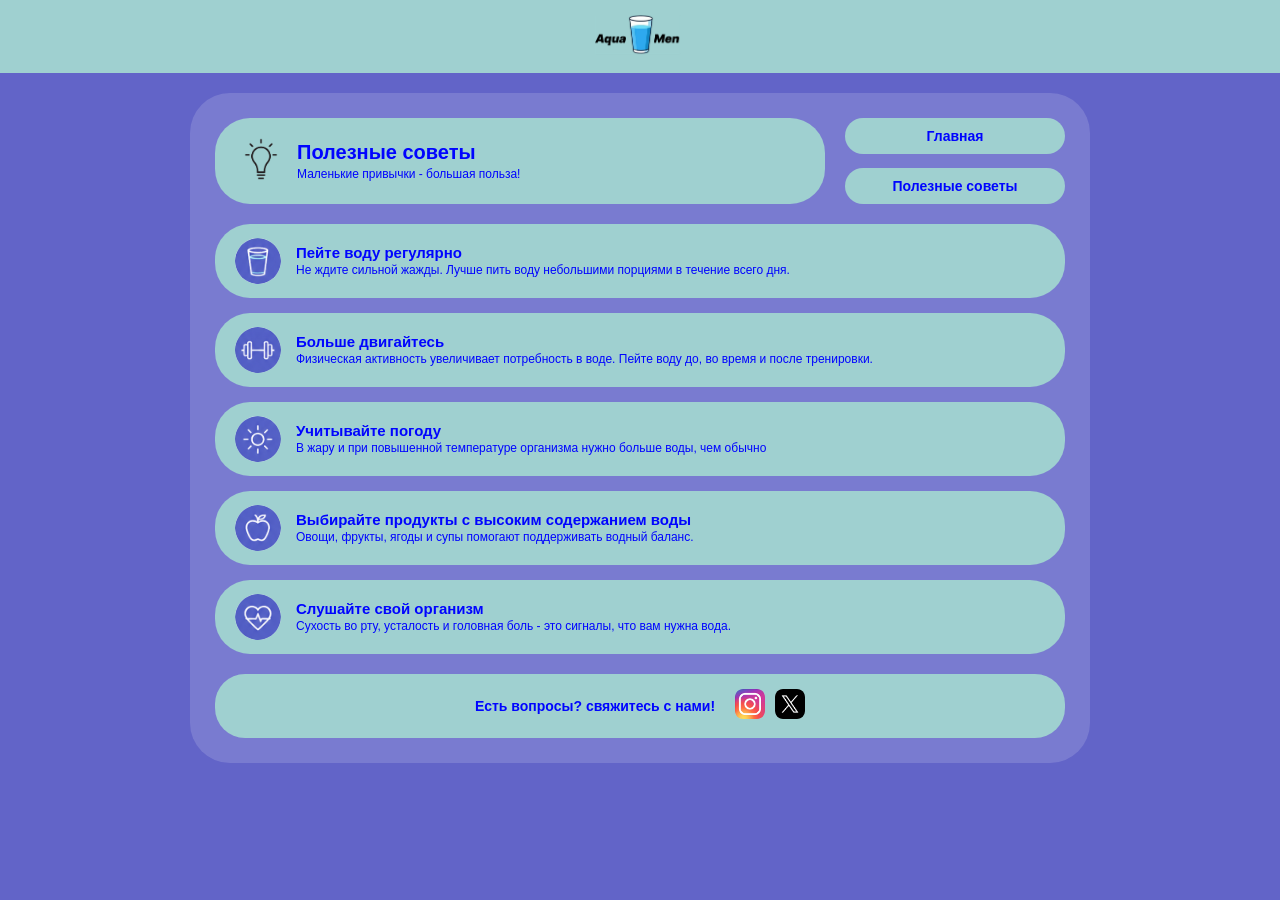
==== page2.html @ 28e8c102 "added pages" ====
<!DOCTYPE html>
<html lang="ru">
<head>
    <meta charset="UTF-8">
    <meta name="viewport" content="width=device-width, initial-scale=1.0">
    <title>Aqua Men — Полезные советы</title>
    <link rel="stylesheet" href="page2.css">
</head>
<body>

    <header class="header">
        <div class="logo-container">
            <img src="Group 1.png" alt="Aqua Men Logo" class="logo-img">
        </div>
    </header>

    <div class="island-container">

        <section class="top-section">
            <div class="panel hero-panel">
                <div class="icon-wrap">
                    <img src="image 14.jpg" alt="Лампочка">
                </div>
                <div class="hero-text">
                    <h1>Полезные советы</h1>
                    <p>Маленькие привычки - большая польза!</p>
                </div>
            </div>

            <div class="nav-buttons">
                <a href="#" class="panel nav-btn">Главная</a>
                <a href="#" class="panel nav-btn">Полезные советы</a>
            </div>
        </section>

        <section class="cards-list">
            
            <article class="panel card">
                <div class="card-icon">
                    <img src="image 21.jpg" alt="Стакан воды">
                </div>
                <div class="card-text">
                    <h2>Пейте воду регулярно</h2>
                    <p>Не ждите сильной жажды. Лучше пить воду небольшими порциями в течение всего дня.</p>
                </div>
            </article>

            <article class="panel card">
                <div class="card-icon">
                    <img src="image 20.jpg" alt="Гантель">
                </div>
                <div class="card-text">
                    <h2>Больше двигайтесь</h2>
                    <p>Физическая активность увеличивает потребность в воде. Пейте воду до, во время и после тренировки.</p>
                </div>
            </article>

            <article class="panel card">
                <div class="card-icon">
                    <img src="image 22.jpg" alt="Солнце">
                </div>
                <div class="card-text">
                    <h2>Учитывайте погоду</h2>
                    <p>В жару и при повышенной температуре организма нужно больше воды, чем обычно</p>
                </div>
            </article>

            <article class="panel card">
                <div class="card-icon">
                    <img src="image 23.jpg" alt="Яблоко">
                </div>
                <div class="card-text">
                    <h2>Выбирайте продукты с высоким содержанием воды</h2>
                    <p>Овощи, фрукты, ягоды и супы помогают поддерживать водный баланс.</p>
                </div>
            </article>

            <article class="panel card">
                <div class="card-icon">
                    <img src="image 19.jpg" alt="Сердце">
                </div>
                <div class="card-text">
                    <h2>Слушайте свой организм</h2>
                    <p>Сухость во рту, усталость и головная боль - это сигналы, что вам нужна вода.</p>
                </div>
            </article>

        </section>

        <footer class="panel footer">
            <p class="footer-text">Есть вопросы? свяжитесь с нами!</p>
            <div class="social-icons">
                <a href="#"><img src="image 1 (2).jpg" alt="Instagram"></a>
                <a href="#"><img src="image 2 (2).jpg" alt="X (Twitter)"></a>
            </div>
        </footer>

    </div>

</body>
</html>
---- page2.css ----
* {
    box-sizing: border-box;
    margin: 0;
    padding: 0;
    font-family: Arial, sans-serif;
}

body {
    background-color: rgba(98, 100, 200, 1);
    color: rgba(0, 4, 255, 1);
    display: flex;
    flex-direction: column;
    min-height: 100vh;
    padding-bottom: 20px;
}

.panel {
    background-color: rgba(159, 208, 208, 1);
    color: rgba(0, 4, 255, 1);
}

.header {
    background-color: rgba(159, 208, 208, 1);
    padding: 12px 0;
    display: flex;
    justify-content: center;
    align-items: center;
    margin-bottom: 20px;
}

.logo-img {
    height: 45px;
    object-fit: contain;
}

.island-container {
    background-color: rgba(255, 255, 255, 0.15); 
    max-width: 900px;
    width: 95%;
    margin: 0 auto;
    padding: 25px;
    border-radius: 40px;
    display: flex;
    flex-direction: column;
    gap: 20px;
}

.top-section {
    display: flex;
    gap: 20px;
}

.hero-panel {
    flex: 1;
    border-radius: 35px;
    padding: 20px 25px;
    display: flex;
    align-items: center;
    gap: 15px;
}

.icon-wrap img {
    width: 42px;
    height: 42px;
    object-fit: contain;
}

.hero-text h1 {
    font-size: 20px;
    font-weight: bold;
    margin-bottom: 3px;
}

.hero-text p {
    font-size: 12px;
}

.nav-buttons {
    display: flex;
    flex-direction: column;
    justify-content: space-between;
    width: 220px;
}

.nav-btn {
    text-decoration: none;
    font-size: 14px;
    font-weight: bold;
    padding: 10px 15px;
    border-radius: 25px;
    text-align: center;
    display: flex;
    align-items: center;
    justify-content: center;
    transition: opacity 0.2s ease;
}

.nav-btn:hover {
    opacity: 0.85;
}

/* Список карточек */
.cards-list {
    display: flex;
    flex-direction: column;
    gap: 15px;
}

.card {
    border-radius: 35px;
    padding: 14px 20px;
    display: flex;
    align-items: center;
    gap: 15px;
}

.card-icon {
    width: 46px;
    height: 46px;
    flex-shrink: 0;
    display: flex;
    align-items: center;
    justify-content: center;
}

.card-icon img {
    width: 100%;
    height: 100%;
    object-fit: contain;
    border-radius: 50%;
}

.card-text h2 {
    font-size: 15px;
    font-weight: bold;
    margin-bottom: 2px;
}

.card-text p {
    font-size: 12px;
    line-height: 1.3;
}

.footer {
    border-radius: 30px;
    padding: 15px 20px;
    display: flex;
    justify-content: center;
    align-items: center;
    gap: 20px;
}

.footer-text {
    font-size: 14px;
    font-weight: bold;
}

.social-icons {
    display: flex;
    gap: 10px;
}

.social-icons img {
    width: 30px;
    height: 30px;
    border-radius: 8px;
    object-fit: cover;
}
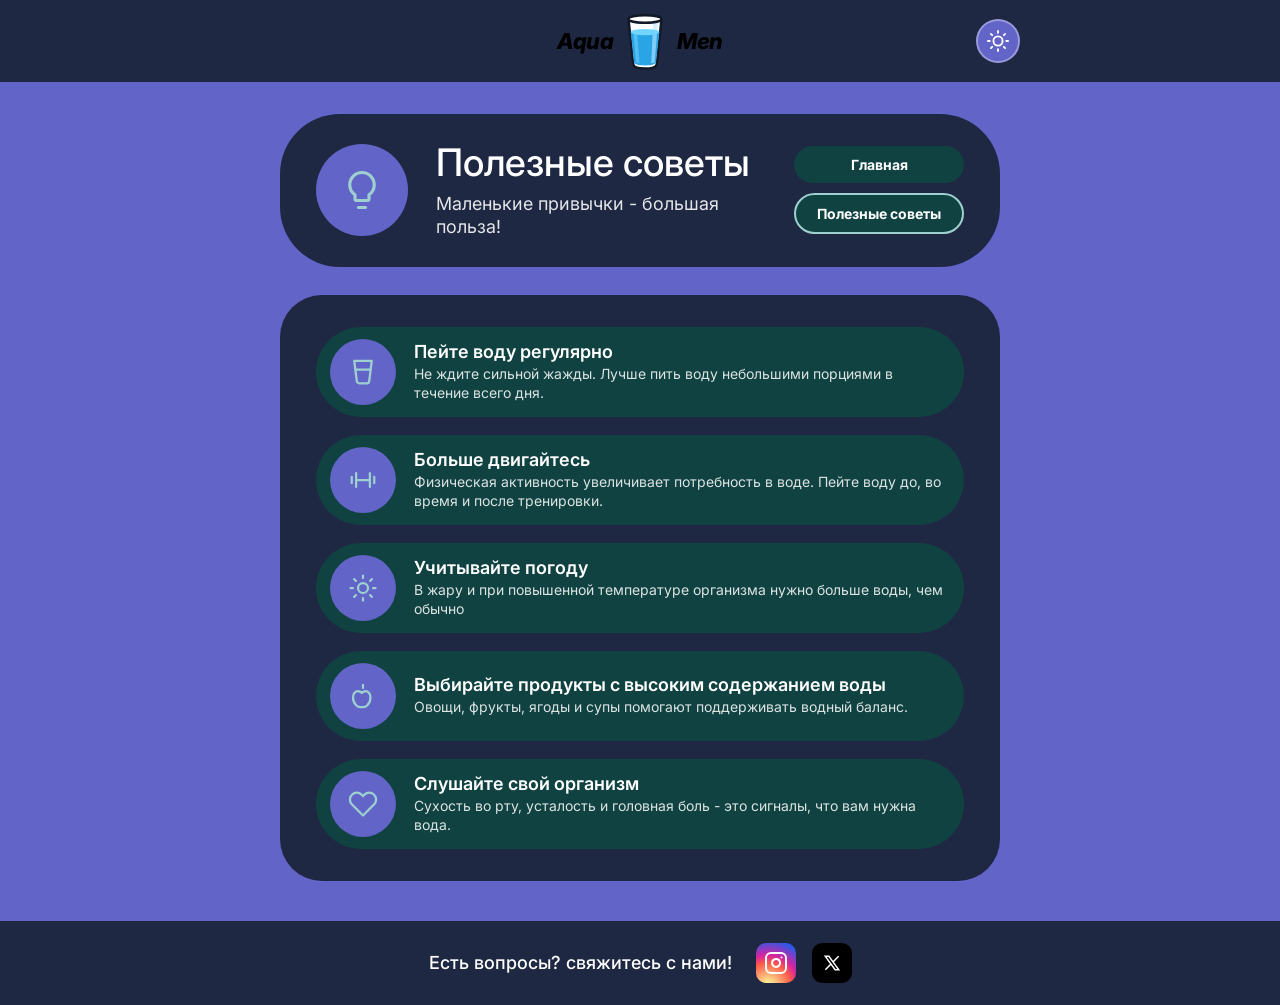
==== commit 1ceac3db: "finich project" ====
--- a/page2.html
+++ b/page2.html
@@ -1,101 +1,175 @@
 <!DOCTYPE html>
 <html lang="ru">
 <head>
-    <meta charset="UTF-8">
-    <meta name="viewport" content="width=device-width, initial-scale=1.0">
-    <title>Aqua Men — Полезные советы</title>
-    <link rel="stylesheet" href="page2.css">
+  <meta charset="UTF-8">
+  <meta name="viewport" content="width=device-width, initial-scale=1.0">
+  <title>Aqua Men — Полезные советы</title>
+  <link rel="preconnect" href="https://fonts.googleapis.com">
+  <link rel="preconnect" href="https://fonts.gstatic.com" crossorigin>
+  <link href="https://fonts.googleapis.com/css2?family=Inter:wght@400;500;600;700;800&display=swap" rel="stylesheet">
+  <link rel="stylesheet" href="page2.css">
 </head>
 <body>
 
-    <header class="header">
-        <div class="logo-container">
-            <img src="Group 1.png" alt="Aqua Men Logo" class="logo-img">
+
+  <header class="header">
+    <div class="header__container">
+      <div class="header__spacer"></div>
+
+
+      <a href="index.html" class="logo" aria-label="Aqua Men">
+        <span class="logo__text">Aqua</span>
+        <svg class="logo__glass" width="44" height="58" viewBox="0 0 64 84" fill="none" xmlns="http://www.w3.org/2000/svg">
+          <path d="M8 10L15 76C15.5 80 22 82 32 82C42 82 48.5 80 49 76L56 10" fill="#FFFFFF" stroke="#111927" stroke-width="3.5" stroke-linejoin="round"/>
+          <path d="M11.2 29L16 73C16.5 76 22.5 77.5 32 77.5C41.5 77.5 47.5 76 48 73L52.8 29H11.2Z" fill="#29A5E6"/>
+          <path d="M15 29L19 73.5L24 74.5L20.5 29H15Z" fill="#63C8F7" fill-opacity="0.7"/>
+          <path d="M44 13L41 74.5L46 73.5L51 12L44 13Z" fill="#BAE6FD" fill-opacity="0.6"/>
+          <ellipse cx="32" cy="29" rx="20.8" ry="4.5" fill="#70D6FF"/>
+          <ellipse cx="32" cy="10" rx="24" ry="5.5" fill="#FFFFFF" stroke="#111927" stroke-width="3.5"/>
+        </svg>
+        <span class="logo__text">Men</span>
+      </a>
+
+      <button id="theme-toggle" class="theme-btn" type="button" aria-label="Переключить тему" title="Сменить тему">
+
+        <svg class="icon-sun" width="22" height="22" viewBox="0 0 24 24" fill="none" stroke="currentColor" stroke-width="2" stroke-linecap="round" stroke-linejoin="round">
+          <circle cx="12" cy="12" r="5"></circle>
+          <line x1="12" y1="1" x2="12" y2="3"></line>
+          <line x1="12" y1="21" x2="12" y2="23"></line>
+          <line x1="4.22" y1="4.22" x2="5.64" y2="5.64"></line>
+          <line x1="18.36" y1="18.36" x2="19.78" y2="19.78"></line>
+          <line x1="1" y1="12" x2="3" y2="12"></line>
+          <line x1="21" y1="12" x2="23" y2="12"></line>
+          <line x1="4.22" y1="19.78" x2="5.64" y2="18.36"></line>
+          <line x1="18.36" y1="5.64" x2="19.78" y2="4.22"></line>
+        </svg>
+
+        <svg class="icon-moon" width="22" height="22" viewBox="0 0 24 24" fill="none" stroke="currentColor" stroke-width="2" stroke-linecap="round" stroke-linejoin="round">
+          <path d="M21 12.79A9 9 0 1 1 11.21 3 7 7 0 0 0 21 12.79z"></path>
+        </svg>
+      </button>
+    </div>
+  </header>
+
+
+  <main class="main">
+    <div class="container">
+
+
+      <section class="card hero-card">
+        <div class="icon-circle icon-circle--lg">
+
+          <svg width="42" height="42" viewBox="0 0 24 24" fill="none" stroke="currentColor" stroke-width="1.8" stroke-linecap="round" stroke-linejoin="round">
+            <path d="M9 18h6"/>
+            <path d="M10 22h4"/>
+            <path d="M12 2a7 7 0 0 0-7 7c0 2.38 1.19 4.47 3 5.74V17a1 1 0 0 0 1 1h6a1 1 0 0 0 1-1v-2.26c1.81-1.27 3-3.36 3-5.74a7 7 0 0 0-7-7z"/>
+          </svg>
         </div>
-    </header>
 
-    <div class="island-container">
+        <div class="hero-card__content">
+          <h1 class="hero-card__title">Полезные советы</h1>
+          <p class="hero-card__subtitle">Маленькие привычки - большая польза!</p>
+        </div>
 
-        <section class="top-section">
-            <div class="panel hero-panel">
-                <div class="icon-wrap">
-                    <img src="image 14.jpg" alt="Лампочка">
-                </div>
-                <div class="hero-text">
-                    <h1>Полезные советы</h1>
-                    <p>Маленькие привычки - большая польза!</p>
-                </div>
+
+        <div class="hero-nav-buttons">
+          <a href="index.html" class="pill-btn nav-btn">Главная</a>
+          <a href="tips.html" class="pill-btn nav-btn nav-btn--active">Полезные советы</a>
+        </div>
+      </section>
+      <section class="card plans-card">
+        <div class="plans-list">
+
+          <div class="plan-item">
+            <div class="icon-circle">
+              <svg width="30" height="30" viewBox="0 0 24 24" fill="none" stroke="currentColor" stroke-width="1.8" stroke-linecap="round" stroke-linejoin="round">
+                <path d="M5 3h14l-2 16a2 2 0 0 1-2 2H9a2 2 0 0 1-2-2L5 3z"/>
+                <path d="M6 10h12"/>
+              </svg>
             </div>
+            <div class="plan-item__info">
+              <h3 class="plan-item__name">Пейте воду регулярно</h3>
+              <p class="plan-item__desc">Не ждите сильной жажды. Лучше пить воду небольшими порциями в течение всего дня.</p>
+            </div>
+          </div>
 
-            <div class="nav-buttons">
-                <a href="#" class="panel nav-btn">Главная</a>
-                <a href="#" class="panel nav-btn">Полезные советы</a>
+          <div class="plan-item">
+            <div class="icon-circle">
+              <svg width="30" height="30" viewBox="0 0 24 24" fill="none" stroke="currentColor" stroke-width="1.8" stroke-linecap="round" stroke-linejoin="round">
+                <path d="M6.5 6.5v11M3 9.5v5M17.5 6.5v11M21 9.5v5M6.5 12h11"/>
+              </svg>
             </div>
-        </section>
+            <div class="plan-item__info">
+              <h3 class="plan-item__name">Больше двигайтесь</h3>
+              <p class="plan-item__desc">Физическая активность увеличивает потребность в воде. Пейте воду до, во время и после тренировки.</p>
+            </div>
+          </div>
 
-        <section class="cards-list">
-            
-            <article class="panel card">
-                <div class="card-icon">
-                    <img src="image 21.jpg" alt="Стакан воды">
-                </div>
-                <div class="card-text">
-                    <h2>Пейте воду регулярно</h2>
-                    <p>Не ждите сильной жажды. Лучше пить воду небольшими порциями в течение всего дня.</p>
-                </div>
-            </article>
+          <div class="plan-item">
+            <div class="icon-circle">
+              <svg width="30" height="30" viewBox="0 0 24 24" fill="none" stroke="currentColor" stroke-width="1.8" stroke-linecap="round" stroke-linejoin="round">
+                <circle cx="12" cy="12" r="4"/>
+                <path d="M12 2v2M12 20v2M4.93 4.93l1.41 1.41M17.66 17.66l1.41 1.41M2 12h2M20 12h2M4.93 19.07l1.41-1.41M17.66 6.34l1.41-1.41"/>
+              </svg>
+            </div>
+            <div class="plan-item__info">
+              <h3 class="plan-item__name">Учитывайте погоду</h3>
+              <p class="plan-item__desc">В жару и при повышенной температуре организма нужно больше воды, чем обычно</p>
+            </div>
+          </div>
 
-            <article class="panel card">
-                <div class="card-icon">
-                    <img src="image 20.jpg" alt="Гантель">
-                </div>
-                <div class="card-text">
-                    <h2>Больше двигайтесь</h2>
-                    <p>Физическая активность увеличивает потребность в воде. Пейте воду до, во время и после тренировки.</p>
-                </div>
-            </article>
+          <div class="plan-item">
+            <div class="icon-circle">
+              <svg width="30" height="30" viewBox="0 0 24 24" fill="none" stroke="currentColor" stroke-width="1.8" stroke-linecap="round" stroke-linejoin="round">
+                <path d="M12 20.94c1.5 0 2.75-.75 3.5-1.5 1.25-1.25 2.5-3.75 2.5-6.44 0-3-2-5-4-5-1.25 0-2.25.75-3 1.5-.75-.75-1.75-1.5-3-1.5-2 0-4 2-4 5 0 2.69 1.25 5.19 2.5 6.44.75.75 2 1.5 3.5 1.5z"/>
+                <path d="M12 5.5V3"/>
+              </svg>
+            </div>
+            <div class="plan-item__info">
+              <h3 class="plan-item__name">Выбирайте продукты с высоким содержанием воды</h3>
+              <p class="plan-item__desc">Овощи, фрукты, ягоды и супы помогают поддерживать водный баланс.</p>
+            </div>
+          </div>
 
-            <article class="panel card">
-                <div class="card-icon">
-                    <img src="image 22.jpg" alt="Солнце">
-                </div>
-                <div class="card-text">
-                    <h2>Учитывайте погоду</h2>
-                    <p>В жару и при повышенной температуре организма нужно больше воды, чем обычно</p>
-                </div>
-            </article>
+          <div class="plan-item">
+            <div class="icon-circle">
+              <svg width="30" height="30" viewBox="0 0 24 24" fill="none" stroke="currentColor" stroke-width="1.8" stroke-linecap="round" stroke-linejoin="round">
+                <path d="M20.84 4.61a5.5 5.5 0 0 0-7.78 0L12 5.67l-1.06-1.06a5.5 5.5 0 0 0-7.78 7.78l1.06 1.06L12 21.23l7.78-7.78 1.06-1.06a5.5 5.5 0 0 0 0-7.78z"/>
+              </svg>
+            </div>
+            <div class="plan-item__info">
+              <h3 class="plan-item__name">Слушайте свой организм</h3>
+              <p class="plan-item__desc">Сухость во рту, усталость и головная боль - это сигналы, что вам нужна вода.</p>
+            </div>
+          </div>
 
-            <article class="panel card">
-                <div class="card-icon">
-                    <img src="image 23.jpg" alt="Яблоко">
-                </div>
-                <div class="card-text">
-                    <h2>Выбирайте продукты с высоким содержанием воды</h2>
-                    <p>Овощи, фрукты, ягоды и супы помогают поддерживать водный баланс.</p>
-                </div>
-            </article>
-
-            <article class="panel card">
-                <div class="card-icon">
-                    <img src="image 19.jpg" alt="Сердце">
-                </div>
-                <div class="card-text">
-                    <h2>Слушайте свой организм</h2>
-                    <p>Сухость во рту, усталость и головная боль - это сигналы, что вам нужна вода.</p>
-                </div>
-            </article>
-
-        </section>
-
-        <footer class="panel footer">
-            <p class="footer-text">Есть вопросы? свяжитесь с нами!</p>
-            <div class="social-icons">
-                <a href="#"><img src="image 1 (2).jpg" alt="Instagram"></a>
-                <a href="#"><img src="image 2 (2).jpg" alt="X (Twitter)"></a>
-            </div>
-        </footer>
+        </div>
+      </section>
 
     </div>
+  </main>
 
+  <footer class="footer">
+    <div class="footer__container">
+      <p class="footer__text">Есть вопросы? свяжитесь с нами!</p>
+      <div class="footer__socials">
+        <a href="#" class="social-link social-link--ig" aria-label="Instagram">
+          <svg width="24" height="24" viewBox="0 0 24 24" fill="none" stroke="#FFFFFF" stroke-width="2" stroke-linecap="round" stroke-linejoin="round">
+            <rect x="2" y="2" width="20" height="20" rx="5" ry="5"></rect>
+            <path d="M16 11.37A4 4 0 1 1 12.63 8 4 4 0 0 1 16 11.37z"></path>
+            <line x1="17.5" y1="6.5" x2="17.51" y2="6.5"></line>
+          </svg>
+        </a>
+        <a href="#" class="social-link social-link--x" aria-label="X">
+          <svg width="20" height="20" viewBox="0 0 24 24" fill="none" stroke="#FFFFFF" stroke-width="1.8">
+            <path d="M4 4l11.733 16h4.267l-11.733 -16z" />
+            <path d="M4 20l6.768 -6.768m2.46 -2.46l6.772 -6.772" />
+          </svg>
+        </a>
+      </div>
+    </div>
+  </footer>
+
+  <script src="page2.js"></script>
 </body>
 </html>
--- a/page2.css
+++ b/page2.css
@@ -1,169 +1,344 @@
-
-* {
-    box-sizing: border-box;
-    margin: 0;
-    padding: 0;
-    font-family: Arial, sans-serif;
+/* =========================================
+   Базовая палитра (Темная тема по умолчанию)
+   ========================================= */
+:root {
+  --clr-mint: rgba(159, 208, 208, 1);
+  --clr-indigo: rgba(98, 100, 200, 1);
+  --clr-navy: rgba(30, 40, 66, 1);
+  --clr-teal: rgba(17, 66, 66, 1);
+  --clr-white: #ffffff;
+  --clr-black: #000000;
+  --clr-blue-text: #0d32c5;
+
+  /* Значения по умолчанию — ТЕМНАЯ ТЕМА */
+  --bg-page: var(--clr-indigo);
+  --bg-chrome: var(--clr-navy);
+  --bg-card: var(--clr-navy);
+  --bg-plan-row: var(--clr-teal);
+  --bg-icon-circle: var(--clr-indigo);
+  --bg-pill: var(--clr-mint);
+
+  --text-main: var(--clr-white);
+  --text-secondary: rgba(255, 255, 255, 0.88);
+  --text-pill: var(--clr-indigo);
+  --text-footer: var(--clr-white);
+  --icon-stroke: var(--clr-mint);
+}
+
+/* =========================================
+   СВЕТЛАЯ ТЕМА
+   ========================================= */
+body.light-theme {
+  --bg-page: var(--clr-indigo);
+  --bg-chrome: var(--clr-mint);
+  --bg-card: var(--clr-mint);
+  --bg-plan-row: var(--clr-indigo);
+  --bg-icon-circle: var(--clr-indigo);
+  --bg-pill: var(--clr-mint);
+
+  --text-main: var(--clr-blue-text);
+  --text-secondary: var(--clr-blue-text);
+  --text-pill: var(--clr-indigo);
+  --text-footer: var(--clr-blue-text);
+  --icon-stroke: var(--clr-white);
+}
+
+
+*,
+*::before,
+*::after {
+  box-sizing: border-box;
+  margin: 0;
+  padding: 0;
 }
 
 body {
-    background-color: rgba(98, 100, 200, 1);
-    color: rgba(0, 4, 255, 1);
-    display: flex;
+  font-family: 'Inter', -apple-system, BlinkMacSystemFont, sans-serif;
+  background-color: var(--bg-page);
+  color: var(--text-main);
+  min-height: 100vh;
+  display: flex;
+  flex-direction: column;
+  transition: background-color 0.35s ease, color 0.35s ease;
+}
+
+
+.header {
+  background-color: var(--bg-chrome);
+  padding: 12px 20px;
+  position: relative;
+  z-index: 10;
+  transition: background-color 0.35s ease;
+}
+
+.header__container {
+  max-width: 760px;
+  margin: 0 auto;
+  display: flex;
+  align-items: center;
+  justify-content: space-between;
+}
+
+.header__spacer {
+  width: 44px;
+}
+
+.logo {
+  display: inline-flex;
+  align-items: center;
+  gap: 10px;
+  text-decoration: none;
+}
+
+.logo__text {
+  font-size: 22px;
+  font-weight: 800;
+  font-style: italic;
+  letter-spacing: -0.02em;
+  color: var(--clr-black);
+}
+
+.logo__glass {
+  display: block;
+  flex-shrink: 0;
+}
+
+.theme-btn {
+  width: 44px;
+  height: 44px;
+  border-radius: 50%;
+  border: 2px solid rgba(255, 255, 255, 0.35);
+  background-color: var(--clr-indigo);
+  color: var(--clr-white);
+  display: flex;
+  align-items: center;
+  justify-content: center;
+  cursor: pointer;
+  transition: transform 0.2s ease, background-color 0.3s ease, box-shadow 0.2s ease;
+}
+
+.theme-btn:hover {
+  transform: scale(1.08);
+  box-shadow: 0 4px 12px rgba(0, 0, 0, 0.25);
+}
+
+.icon-sun { display: block; }
+.icon-moon { display: none; }
+body.light-theme .icon-sun { display: none; }
+body.light-theme .icon-moon { display: block; }
+
+.main {
+  flex: 1;
+  padding: 32px 16px 40px;
+}
+
+.container {
+  max-width: 720px;
+  margin: 0 auto;
+  display: flex;
+  flex-direction: column;
+  gap: 28px;
+}
+
+.card {
+  background-color: var(--bg-card);
+  border-radius: 42px;
+  padding: 32px 36px;
+  transition: background-color 0.35s ease, color 0.35s ease;
+}
+
+.icon-circle {
+  width: 66px;
+  height: 66px;
+  border-radius: 50%;
+  background-color: var(--bg-icon-circle);
+  color: var(--icon-stroke);
+  display: flex;
+  align-items: center;
+  justify-content: center;
+  flex-shrink: 0;
+  transition: background-color 0.35s ease, color 0.35s ease;
+}
+
+.icon-circle--lg {
+  width: 92px;
+  height: 92px;
+}
+
+.pill-btn {
+  background-color: var(--bg-pill);
+  color: var(--text-pill);
+  border: none;
+  border-radius: 999px;
+  padding: 10px 24px;
+  font-family: inherit;
+  font-size: 15px;
+  font-weight: 700;
+  cursor: pointer;
+  text-decoration: none;
+  display: inline-block;
+  text-align: center;
+  transition: transform 0.2s ease, filter 0.2s ease;
+}
+
+.pill-btn:hover {
+  transform: translateY(-2px);
+  filter: brightness(1.05);
+}
+
+.hero-card {
+  display: flex;
+  align-items: center;
+  gap: 28px;
+  border-radius: 60px;
+  padding: 28px 36px;
+}
+
+.hero-card__content {
+  flex: 1;
+}
+
+.hero-card__title {
+  font-size: 38px;
+  font-weight: 500;
+  line-height: 1.1;
+  margin-bottom: 8px;
+  color: var(--text-main);
+}
+
+.hero-card__subtitle {
+  font-size: 18px;
+  font-weight: 400;
+  line-height: 1.3;
+  color: var(--text-secondary);
+}
+
+.hero-nav-buttons {
+  display: flex;
+  flex-direction: column;
+  gap: 10px;
+  min-width: 170px;
+}
+
+.nav-btn {
+  background-color: var(--clr-teal);
+  color: var(--clr-white);
+  font-size: 14px;
+  padding: 10px 18px;
+  border-radius: 999px;
+}
+
+body.light-theme .nav-btn {
+  background-color: var(--clr-indigo);
+  color: var(--clr-white);
+}
+
+.nav-btn--active {
+  border: 2px solid var(--clr-mint);
+}
+
+.plans-list {
+  display: flex;
+  flex-direction: column;
+  gap: 18px;
+}
+
+.plan-item {
+  background-color: var(--bg-plan-row);
+  border-radius: 999px;
+  padding: 12px 20px 12px 14px;
+  display: flex;
+  align-items: center;
+  gap: 18px;
+  transition: transform 0.2s ease;
+}
+
+.plan-item:hover {
+  transform: translateX(4px);
+}
+
+body.light-theme .plan-item .plan-item__name,
+body.light-theme .plan-item .plan-item__desc {
+  color: var(--clr-white);
+}
+
+body.light-theme .plan-item .icon-circle {
+  background-color: rgba(115, 117, 214, 1);
+  border: 1px solid rgba(255, 255, 255, 0.25);
+}
+
+.plan-item__info {
+  flex: 1;
+}
+
+.plan-item__name {
+  font-size: 18px;
+  font-weight: 600;
+  margin-bottom: 3px;
+  color: var(--clr-white);
+}
+
+.plan-item__desc {
+  font-size: 14px;
+  color: rgba(255, 255, 255, 0.85);
+  line-height: 1.35;
+}
+
+.footer {
+  background-color: var(--bg-chrome);
+  padding: 22px 20px;
+  transition: background-color 0.35s ease;
+}
+
+.footer__container {
+  max-width: 720px;
+  margin: 0 auto;
+  display: flex;
+  align-items: center;
+  justify-content: center;
+  gap: 24px;
+  flex-wrap: wrap;
+}
+
+.footer__text {
+  font-size: 18px;
+  font-weight: 500;
+  color: var(--text-footer);
+}
+
+.footer__socials {
+  display: flex;
+  align-items: center;
+  gap: 16px;
+}
+
+.social-link {
+  width: 40px;
+  height: 40px;
+  border-radius: 10px;
+  display: flex;
+  align-items: center;
+  justify-content: center;
+  transition: transform 0.2s ease;
+}
+
+.social-link:hover { transform: scale(1.1); }
+.social-link--ig { background: radial-gradient(circle at 30% 107%, #fdf497 0%, #fdf497 5%, #fd5949 45%, #d6249f 60%, #285AEB 90%); }
+.social-link--x { background-color: var(--clr-black); }
+
+@media (max-width: 720px) {
+  .hero-card {
     flex-direction: column;
-    min-height: 100vh;
-    padding-bottom: 20px;
-}
-
-.panel {
-    background-color: rgba(159, 208, 208, 1);
-    color: rgba(0, 4, 255, 1);
-}
-
-.header {
-    background-color: rgba(159, 208, 208, 1);
-    padding: 12px 0;
-    display: flex;
-    justify-content: center;
-    align-items: center;
-    margin-bottom: 20px;
-}
-
-.logo-img {
-    height: 45px;
-    object-fit: contain;
-}
-
-.island-container {
-    background-color: rgba(255, 255, 255, 0.15); 
-    max-width: 900px;
-    width: 95%;
-    margin: 0 auto;
-    padding: 25px;
-    border-radius: 40px;
-    display: flex;
+    text-align: center;
+    gap: 20px;
+  }
+  .hero-nav-buttons {
+    width: 100%;
+  }
+  .plan-item {
+    border-radius: 28px;
+    padding: 16px;
     flex-direction: column;
-    gap: 20px;
-}
-
-.top-section {
-    display: flex;
-    gap: 20px;
-}
-
-.hero-panel {
-    flex: 1;
-    border-radius: 35px;
-    padding: 20px 25px;
-    display: flex;
-    align-items: center;
-    gap: 15px;
-}
-
-.icon-wrap img {
-    width: 42px;
-    height: 42px;
-    object-fit: contain;
-}
-
-.hero-text h1 {
-    font-size: 20px;
-    font-weight: bold;
-    margin-bottom: 3px;
-}
-
-.hero-text p {
-    font-size: 12px;
-}
-
-.nav-buttons {
-    display: flex;
-    flex-direction: column;
-    justify-content: space-between;
-    width: 220px;
-}
-
-.nav-btn {
-    text-decoration: none;
-    font-size: 14px;
-    font-weight: bold;
-    padding: 10px 15px;
-    border-radius: 25px;
     text-align: center;
-    display: flex;
-    align-items: center;
-    justify-content: center;
-    transition: opacity 0.2s ease;
-}
-
-.nav-btn:hover {
-    opacity: 0.85;
-}
-
-/* Список карточек */
-.cards-list {
-    display: flex;
-    flex-direction: column;
-    gap: 15px;
-}
-
-.card {
-    border-radius: 35px;
-    padding: 14px 20px;
-    display: flex;
-    align-items: center;
-    gap: 15px;
-}
-
-.card-icon {
-    width: 46px;
-    height: 46px;
-    flex-shrink: 0;
-    display: flex;
-    align-items: center;
-    justify-content: center;
-}
-
-.card-icon img {
-    width: 100%;
-    height: 100%;
-    object-fit: contain;
-    border-radius: 50%;
-}
-
-.card-text h2 {
-    font-size: 15px;
-    font-weight: bold;
-    margin-bottom: 2px;
-}
-
-.card-text p {
-    font-size: 12px;
-    line-height: 1.3;
-}
-
-.footer {
-    border-radius: 30px;
-    padding: 15px 20px;
-    display: flex;
-    justify-content: center;
-    align-items: center;
-    gap: 20px;
-}
-
-.footer-text {
-    font-size: 14px;
-    font-weight: bold;
-}
-
-.social-icons {
-    display: flex;
-    gap: 10px;
-}
-
-.social-icons img {
-    width: 30px;
-    height: 30px;
-    border-radius: 8px;
-    object-fit: cover;
+  }
 }
